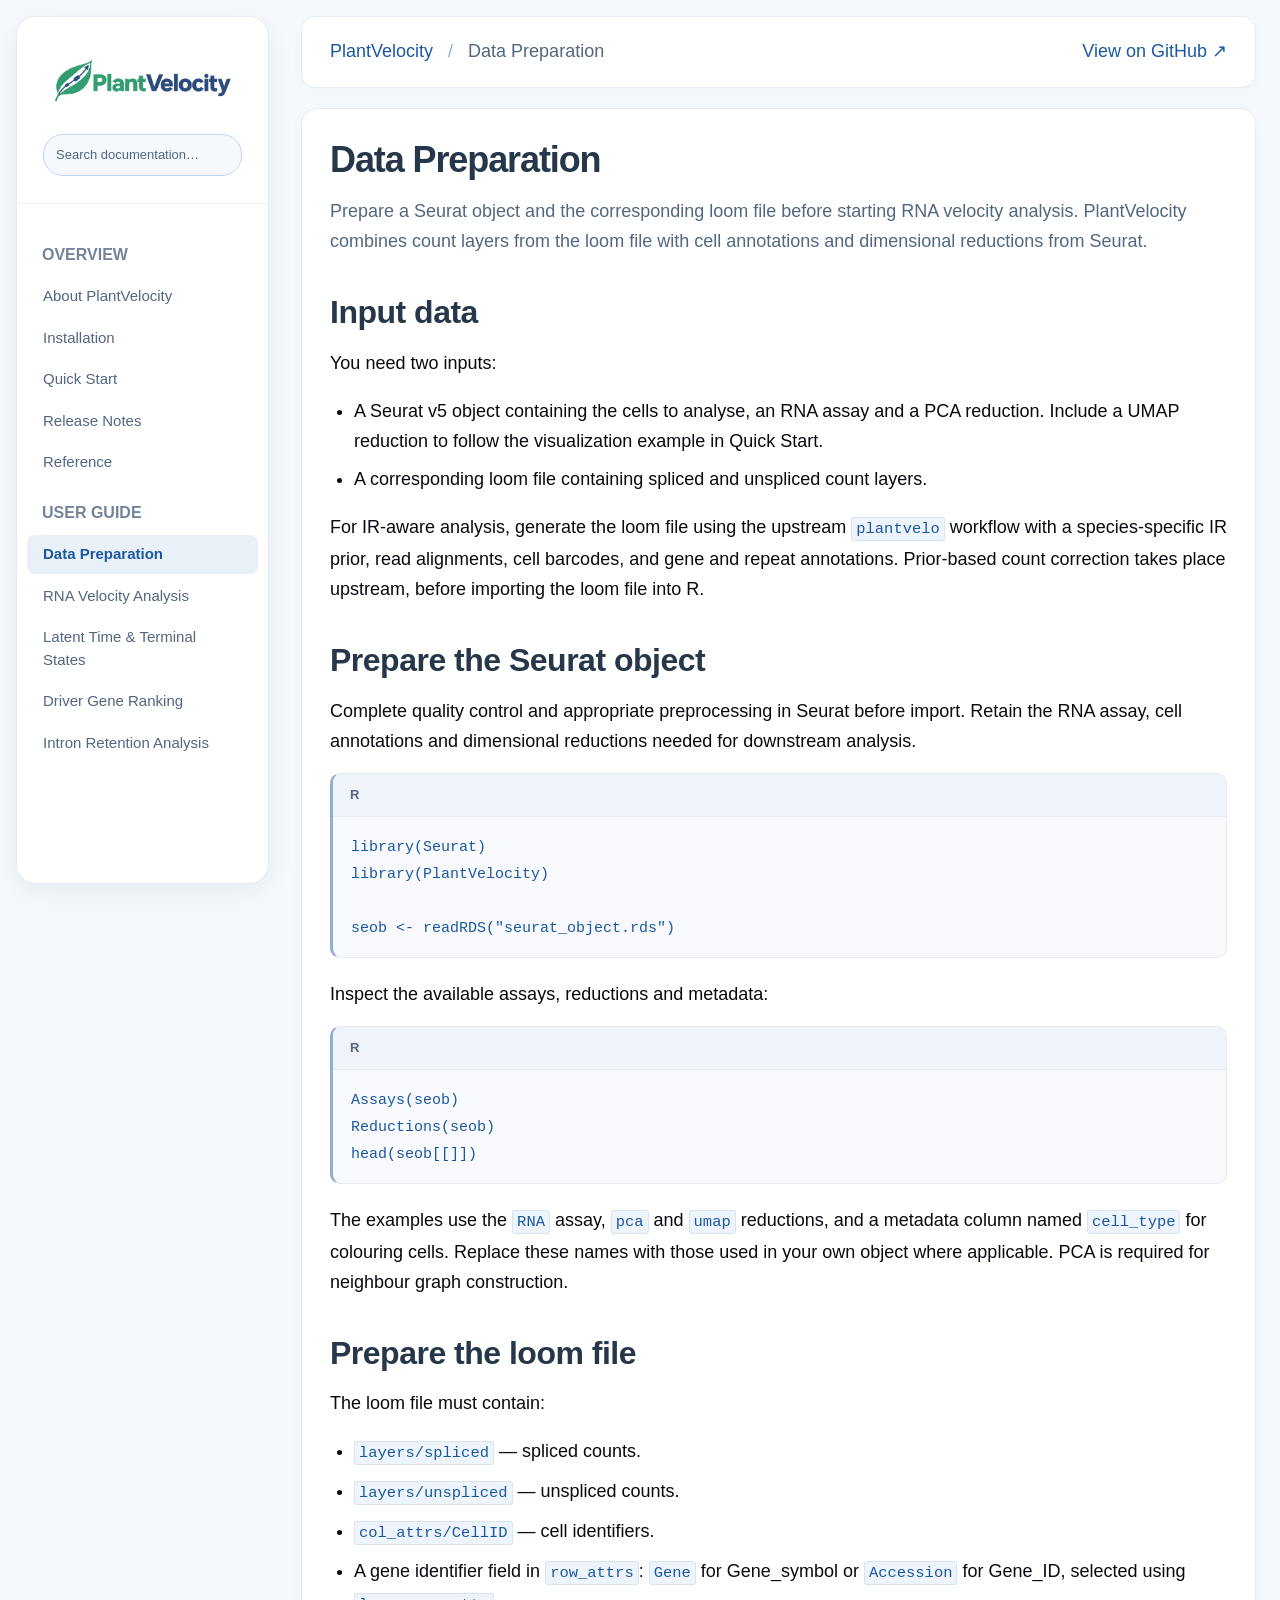
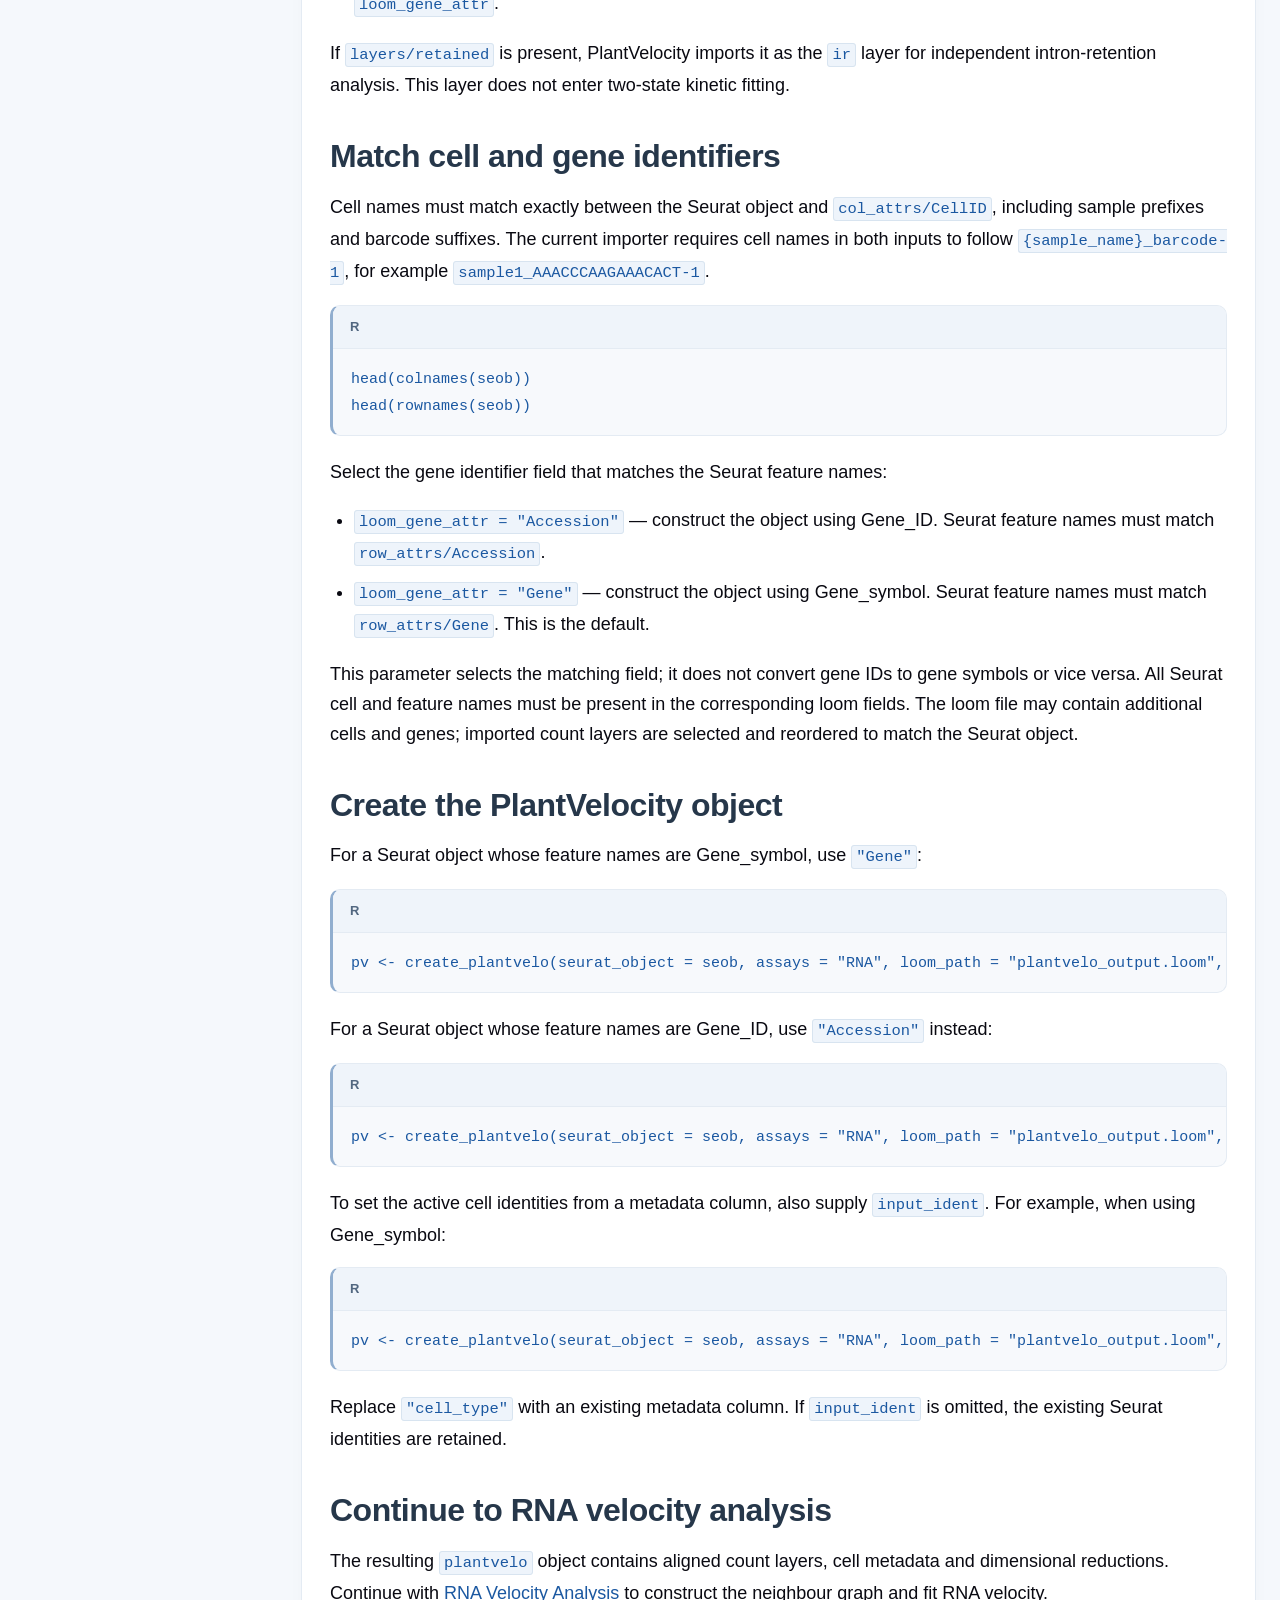
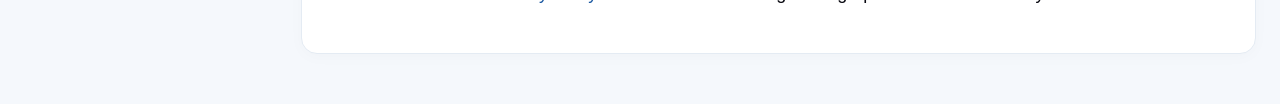
==== docs/data-preparation.html @ 2a9a4c6e "Release PlantVelocity v0.5.1" ====
<!doctype html>
<html lang="en">
<head>
  <meta charset="utf-8">
  <meta name="viewport" content="width=device-width, initial-scale=1">
  <meta name="description" content="Prepare a Seurat object and a matching loom file for PlantVelocity RNA velocity analysis.">
  <title>Data Preparation — PlantVelocity documentation</title>
  <link rel="stylesheet" href="style.css">
  <script src="navigation.js" defer></script>
</head>
<body>
  <a class="skip-link" href="#main">Skip to content</a>
  <aside class="sidebar" aria-label="Documentation navigation">
    <div class="brand">
      <a href="index.html"><img class="brand-logo" src="assets/logo.png" alt="PlantVelocity" width="2172" height="724"></a>
      <label class="sr-only" for="navigation-search">Search documentation pages</label>
      <input id="navigation-search" type="search" placeholder="Search documentation…" aria-controls="documentation-nav" autocomplete="off" hidden>
    </div>
    <nav id="documentation-nav" aria-label="Documentation">
      <div class="nav-group">
        <p class="nav-label">OVERVIEW</p>
        <a href="index.html">About PlantVelocity</a>
        <a href="installation.html">Installation</a>
        <a href="quick-start.html">Quick Start</a>
        <a href="release-notes.html">Release Notes</a>
        <a href="reference.html">Reference</a>
      </div>
      <div class="nav-group">
        <p class="nav-label">USER GUIDE</p>
        <a class="selected" aria-current="page" href="data-preparation.html">Data Preparation</a>
        <a href="rna-velocity-analysis.html">RNA Velocity Analysis</a>
        <a href="latent-time-terminal-states.html">Latent Time &amp; Terminal States</a>
        <a href="driver-gene-ranking.html">Driver Gene Ranking</a>
        <a href="intron-retention-analysis.html">Intron Retention Analysis</a>
      </div>
      <p class="search-status" role="status" aria-live="polite" hidden>No matching pages.</p>
    </nav>
  </aside>
  <div class="page">
    <header class="breadcrumbs"><span><a href="index.html">PlantVelocity</a><span aria-hidden="true"> / </span>Data Preparation</span><a class="source" href="https://github.com/PlantVelocityProject/PlantVelocity">View on GitHub ↗</a></header>
    <main id="main" tabindex="-1">
      <h1>Data Preparation</h1>
      <p class="lead">Prepare a Seurat object and the corresponding loom file before starting RNA velocity analysis. PlantVelocity combines count layers from the loom file with cell annotations and dimensional reductions from Seurat.</p>

      <section id="input-data">
        <h2>Input data<a class="anchor" href="#input-data" aria-label="Link to Input data">¶</a></h2>
        <p>You need two inputs:</p>
        <ul>
          <li>A Seurat v5 object containing the cells to analyse, an RNA assay and a PCA reduction. Include a UMAP reduction to follow the visualization example in Quick Start.</li>
          <li>A corresponding loom file containing spliced and unspliced count layers.</li>
        </ul>
        <p>For IR-aware analysis, generate the loom file using the upstream <code>plantvelo</code> workflow with a species-specific IR prior, read alignments, cell barcodes, and gene and repeat annotations. Prior-based count correction takes place upstream, before importing the loom file into R.</p>
      </section>

      <section id="prepare-seurat">
        <h2>Prepare the Seurat object<a class="anchor" href="#prepare-seurat" aria-label="Link to Prepare the Seurat object">¶</a></h2>
        <p>Complete quality control and appropriate preprocessing in Seurat before import. Retain the RNA assay, cell annotations and dimensional reductions needed for downstream analysis.</p>
        <div class="code-block"><span class="language">R</span><pre><code>library(Seurat)
library(PlantVelocity)

seob &lt;- readRDS("seurat_object.rds")</code></pre></div>
        <p>Inspect the available assays, reductions and metadata:</p>
        <div class="code-block"><span class="language">R</span><pre><code>Assays(seob)
Reductions(seob)
head(seob[[]])</code></pre></div>
        <p>The examples use the <code>RNA</code> assay, <code>pca</code> and <code>umap</code> reductions, and a metadata column named <code>cell_type</code> for colouring cells. Replace these names with those used in your own object where applicable. PCA is required for neighbour graph construction.</p>
      </section>

      <section id="prepare-loom">
        <h2>Prepare the loom file<a class="anchor" href="#prepare-loom" aria-label="Link to Prepare the loom file">¶</a></h2>
        <p>The loom file must contain:</p>
        <ul>
          <li><code>layers/spliced</code> — spliced counts.</li>
          <li><code>layers/unspliced</code> — unspliced counts.</li>
          <li><code>col_attrs/CellID</code> — cell identifiers.</li>
          <li>A gene identifier field in <code>row_attrs</code>: <code>Gene</code> for Gene_symbol or <code>Accession</code> for Gene_ID, selected using <code>loom_gene_attr</code>.</li>
        </ul>
        <p>If <code>layers/retained</code> is present, PlantVelocity imports it as the <code>ir</code> layer for independent intron-retention analysis. This layer does not enter two-state kinetic fitting.</p>
      </section>

      <section id="match-identifiers">
        <h2>Match cell and gene identifiers<a class="anchor" href="#match-identifiers" aria-label="Link to Match cell and gene identifiers">¶</a></h2>
        <p>Cell names must match exactly between the Seurat object and <code>col_attrs/CellID</code>, including sample prefixes and barcode suffixes. The current importer requires cell names in both inputs to follow <code>{sample_name}_barcode-1</code>, for example <code>sample1_AAACCCAAGAAACACT-1</code>.</p>
        <div class="code-block"><span class="language">R</span><pre><code>head(colnames(seob))
head(rownames(seob))</code></pre></div>
        <p>Select the gene identifier field that matches the Seurat feature names:</p>
        <ul>
          <li><code>loom_gene_attr = "Accession"</code> — construct the object using Gene_ID. Seurat feature names must match <code>row_attrs/Accession</code>.</li>
          <li><code>loom_gene_attr = "Gene"</code> — construct the object using Gene_symbol. Seurat feature names must match <code>row_attrs/Gene</code>. This is the default.</li>
        </ul>
        <p>This parameter selects the matching field; it does not convert gene IDs to gene symbols or vice versa. All Seurat cell and feature names must be present in the corresponding loom fields. The loom file may contain additional cells and genes; imported count layers are selected and reordered to match the Seurat object.</p>
      </section>

      <section id="create-object">
        <h2>Create the PlantVelocity object<a class="anchor" href="#create-object" aria-label="Link to Create the PlantVelocity object">¶</a></h2>
        <p>For a Seurat object whose feature names are Gene_symbol, use <code>"Gene"</code>:</p>
        <div class="code-block"><span class="language">R</span><pre><code>pv &lt;- create_plantvelo(seurat_object = seob, assays = "RNA", loom_path = "plantvelo_output.loom", loom_gene_attr = "Gene")</code></pre></div>
        <p>For a Seurat object whose feature names are Gene_ID, use <code>"Accession"</code> instead:</p>
        <div class="code-block"><span class="language">R</span><pre><code>pv &lt;- create_plantvelo(seurat_object = seob, assays = "RNA", loom_path = "plantvelo_output.loom", loom_gene_attr = "Accession")</code></pre></div>
        <p>To set the active cell identities from a metadata column, also supply <code>input_ident</code>. For example, when using Gene_symbol:</p>
        <div class="code-block"><span class="language">R</span><pre><code>pv &lt;- create_plantvelo(seurat_object = seob, assays = "RNA", loom_path = "plantvelo_output.loom", loom_gene_attr = "Gene", input_ident = "cell_type")</code></pre></div>
        <p>Replace <code>"cell_type"</code> with an existing metadata column. If <code>input_ident</code> is omitted, the existing Seurat identities are retained.</p>
      </section>

      <section id="continue-analysis">
        <h2>Continue to RNA velocity analysis<a class="anchor" href="#continue-analysis" aria-label="Link to Continue to RNA velocity analysis">¶</a></h2>
        <p>The resulting <code>plantvelo</code> object contains aligned count layers, cell metadata and dimensional reductions. Continue with <a href="rna-velocity-analysis.html">RNA Velocity Analysis</a> to construct the neighbour graph and fit RNA velocity.</p>
      </section>
    </main>
  </div>
</body>
</html>
---- docs/style.css ----
:root { color-scheme: light; --green: #26735d; --ink: #343b3e; --muted: #63716d; --line: #e1e7e4; }
* { box-sizing: border-box; }
[hidden] { display: none !important; }
.sr-only { position: absolute; width: 1px; height: 1px; padding: 0; margin: -1px; overflow: hidden; clip-path: inset(50%); white-space: nowrap; border: 0; }
html { scroll-behavior: smooth; scroll-padding-top: 24px; }
body { margin: 0; color: var(--ink); background: #f5f7f6; font: 16px/1.65 -apple-system, BlinkMacSystemFont, "Segoe UI", Arial, sans-serif; }
a { color: var(--green); text-decoration: none; }
a:hover { text-decoration: underline; }
a:focus-visible { outline: 3px solid #d49c36; outline-offset: 4px; }
.skip-link { position: fixed; top: -100px; left: 12px; z-index: 10; padding: 10px 20px; background: white; }
.skip-link:focus { top: 12px; }
.sidebar { width: 285px; position: fixed; inset: 0 auto 0 0; overflow-y: auto; background: #283431; color: #d4dfda; }
.brand { padding: 31px 26px 27px; background: var(--green); }
.brand a { display: block; color: white; font-size: 25px; font-weight: 700; letter-spacing: -.8px; }
#navigation-search { width: 100%; min-width: 0; margin-top: 20px; padding: 9px 12px; border: 1px solid #dce5df; border-radius: 20px; background: white; color: var(--ink); font: inherit; font-size: 13px; }
#navigation-search:focus-visible { outline: 3px solid #d49c36; outline-offset: 3px; }
.search-status { padding: 0 26px; font-size: 14px; }
nav { padding: 20px 0; }
.nav-label { color: #94b8a8; padding: 0 25px; font-size: 16px; font-weight: 700; letter-spacing: 0; margin: 18px 0 9px; }
nav a { display: block; padding: 8px 26px; color: #d9e2de; font-size: 15px; line-height: 1.5; }
nav a:hover { background: #35463f; text-decoration: none; }
nav a.selected { background: #eaf0ed; color: #254c3d; font-weight: 650; border-left: 4px solid #80b99b; padding-left: 22px; }
.sections { background: #22302b; padding: 8px 0; }
.sections a { padding-left: 39px; font-size: 15px; }
.sidebar-footer { margin: 22px 25px; padding-top: 18px; border-top: 1px solid #46564e; color: #a7bbb0; font-size: 12px; line-height: 1.9; }
.page { margin-left: 285px; max-width: 1040px; min-height: 100vh; background: white; padding: 0 62px; }
.breadcrumbs { display: flex; flex-wrap: wrap; justify-content: space-between; gap: 16px; padding: 26px 0 23px; font-size: 18px; border-bottom: 1px solid var(--line); color: var(--muted); }
.breadcrumbs span span { padding: 0 10px; color: #a2aaa6; }
.source { white-space: nowrap; font-size: 18px; align-self: center; }
main { padding-top: 27px; font-size: 18px; line-height: 30px; }
h1, h2, h3 { color: #273e33; line-height: 1.3; }
h1 { margin: 0 0 13px; font-size: 36px; letter-spacing: -1.1px; font-weight: 700; }
h2 { margin: 36px 0 14px; font-size: 32px; letter-spacing: -.5px; font-weight: 650; }
h3 { margin: 25px 0 9px; font-size: 18px; font-weight: 650; }
p { margin: 12px 0 17px; }
.lead { color: var(--muted); font-size: 18px; }
.anchor { margin-left: 9px; color: #729b88; opacity: 0; font-size: .7em; }
h1:hover .anchor, h2:hover .anchor, .anchor:focus-visible { opacity: 1; }
code { font-family: Consolas, "Liberation Mono", monospace; font-size: .86em; background: #f1f5f2; color: #28563e; border: 1px solid #e6ece8; padding: 2px 4px; border-radius: 3px; overflow-wrap: anywhere; }
.code-block { position: relative; margin: 17px 0 21px; border: 1px solid #dce5df; border-left: 3px solid #79a78d; background: #f5f8f6; border-radius: 3px; }
.language { display: block; padding: 6px 17px; border-bottom: 1px solid #e3eae6; font-size: 13px; font-weight: 650; letter-spacing: .7px; color: #5a7667; }
pre { margin: 0; padding: 16px 18px; overflow-x: auto; line-height: 1.5; }
pre code { font-size: 15px; border: 0; padding: 0; background: none; overflow-wrap: normal; }
.note { background: #eef6f1; border: 1px solid #cfdfd5; border-radius: 3px; margin: 21px 0; }
.note > strong { display: block; padding: 8px 17px; background: #dcece1; color: #2c563c; font-size: 18px; }
.note p { margin: 0; padding: 13px 17px; font-size: 18px; }
ul { padding-left: 24px; }
.about-workflow { padding-left: 28px; }
.about-workflow li { margin: 18px 0; padding-left: 6px; }
.about-workflow li::marker { color: var(--green); font-weight: 700; }
li { margin: 8px 0; }
.references { list-style: none; counter-reset: reference; margin: 25px 0 40px; padding: 0; }
.references li { counter-increment: reference; position: relative; margin: 0 0 12px; padding-left: 42px; }
.references li::before { content: "[" counter(reference) "]"; position: absolute; left: 0; color: var(--muted); }
  .velocity-figure { margin: 24px 0 30px; }
  .velocity-figure img { display: block; width: auto; max-width: 85%; height: auto; margin: 0 auto; }
  .velocity-figure figcaption { margin-top: 12px; color: var(--muted); font-size: 18px; line-height: 30px; }
  .table-scroll { overflow-x: auto; }
table { width: 100%; border-collapse: collapse; font-size: 18px; margin: 5px 0 18px; }
caption { text-align: left; color: var(--muted); font-size: 12px; margin-bottom: 10px; }
th, td { text-align: left; padding: 11px 13px; border: 1px solid var(--line); }
th { background: #edf3ef; font-weight: 650; }
tbody tr:nth-child(even) { background: #fafcfb; }
footer { margin-top: 45px; padding: 22px 0 35px; border-top: 1px solid var(--line); font-size: 12px; color: var(--muted); line-height: 1.9; }
@media (min-width: 1600px) { .page { margin-left: 305px; } .sidebar { width: 305px; } }
@media (max-width: 1050px) { .sidebar { width: 245px; } .page { margin-left: 245px; padding: 0 35px; } .brand { padding-left: 23px; } .brand a { font-size: 25px; } }
@media (max-width: 720px) {
  .sidebar { position: static; width: 100%; }
  .brand { padding: 20px 24px; }
  nav { padding: 0 0 12px; }
  .sidebar-footer { display: none; }
  .nav-group { display: flex; flex-wrap: wrap; padding: 0 15px; }
  .nav-label { width: 100%; padding: 0 9px; }
  .nav-group a { padding: 7px 9px; font-size: 15px; }
  nav a.selected { padding: 9px 24px; border: 0; }
  .sections { display: flex; flex-wrap: wrap; padding: 8px 15px; }
  .sections a { padding: 5px 9px; }
  .page { margin-left: 0; padding: 0 24px; }
  .breadcrumbs { padding: 19px 0; font-size: 18px; }
  .source { display: none; }
  pre { padding: 13px; }
}
@media (prefers-reduced-motion: reduce) { html { scroll-behavior: auto; } }
/* Shared blue-grey theme and floating documentation panels. */
:root { --green: #1b58a1; --ink: #090911; --muted: #526780; --line: #d8e4f0; }
body { background: #f5f8fc; }
.sidebar { inset: 16px auto 16px 16px; width: 253px; border: 1px solid #e4ebf3; border-radius: 20px; box-shadow: 0 8px 28px rgba(9, 9, 17, 0.06); background: #fff; color: #526780; }
.brand { background: #fff; border-bottom: 1px solid #edf1f6; }
.brand a { color: #1b58a1; }
.brand-logo { display: block; width: 100%; max-width: 240px; height: auto; margin: 0 auto; }
#navigation-search { background: #f5f8fc; border-color: #bcd7f5; color: #090911; }
#navigation-search::placeholder { color: #526780; }
a:focus-visible, #navigation-search:focus-visible { outline-color: #91aecf; }
.nav-label { color: #738399; }
nav a { color: #526780; margin: 3px 10px; padding-left: 16px; padding-right: 16px; border-radius: 8px; }
nav a:hover { background: #f3f6fa; color: #1b58a1; }
nav a.selected { background: #eaf0f8; color: #1b58a1; border-left: 0; padding-left: 16px; }
.sections { background: #eff4fa; }
.sidebar-footer { border-color: #d8e4f0; color: #526780; }
.breadcrumbs span span { color: #91aecf; }
h1, h2, h3 { color: #26374a; }
.anchor { color: #1b58a1; }
code { color: #1b58a1; background: #eef4fb; border-color: #d8e4f0; }
.code-block { background: #f7f9fc; border-color: #e4ebf3; border-left-color: #91aecf; border-radius: 10px; overflow: hidden; }
.language { background: #eff4fa; color: #526780; border-bottom-color: #e4ebf3; }
pre code { background: none; border: 0; }
.note { background: #f3f7fc; border-color: #bcd7f5; }
.note > strong { background: #d8e4f0; color: #1b58a1; }
th { background: #d8e4f0; }
tbody tr:nth-child(even) { background: #f3f7fc; }
.page { background: transparent; padding: 16px 24px 32px 16px; }
.breadcrumbs { background: #fff; border: 1px solid #e4ebf3; border-radius: 14px; padding: 20px 28px; box-shadow: 0 3px 14px rgba(9, 9, 17, 0.025); }
main { margin-top: 20px; padding: 28px; background: #fff; border: 1px solid #e4ebf3; border-radius: 16px; box-shadow: 0 3px 16px rgba(9, 9, 17, 0.025); }
main > section { margin: 0; padding: 0; }
.velocity-figure figcaption { color: #738399; }
@media (min-width: 1600px) { .sidebar { width: 273px; } }
@media (min-width: 721px) and (max-width: 1050px) { .sidebar { width: 213px; } .page { padding-left: 16px; padding-right: 16px; } }
@media (max-width: 720px) { .sidebar { width: auto; margin: 16px; } .page { padding: 0 16px 24px; } .breadcrumbs { padding: 18px 20px; } main { padding: 22px 20px; } nav a.selected { padding: 7px 9px; } }
@media print { .sidebar, .breadcrumbs, .skip-link, .anchor { display: none; } .page { margin: 0; max-width: none; padding: 0; } main { margin: 0; padding: 0; border: 0; border-radius: 0; box-shadow: none; } body { font-size: 11pt; background: white; } pre { white-space: pre-wrap; } section { break-inside: auto; } }
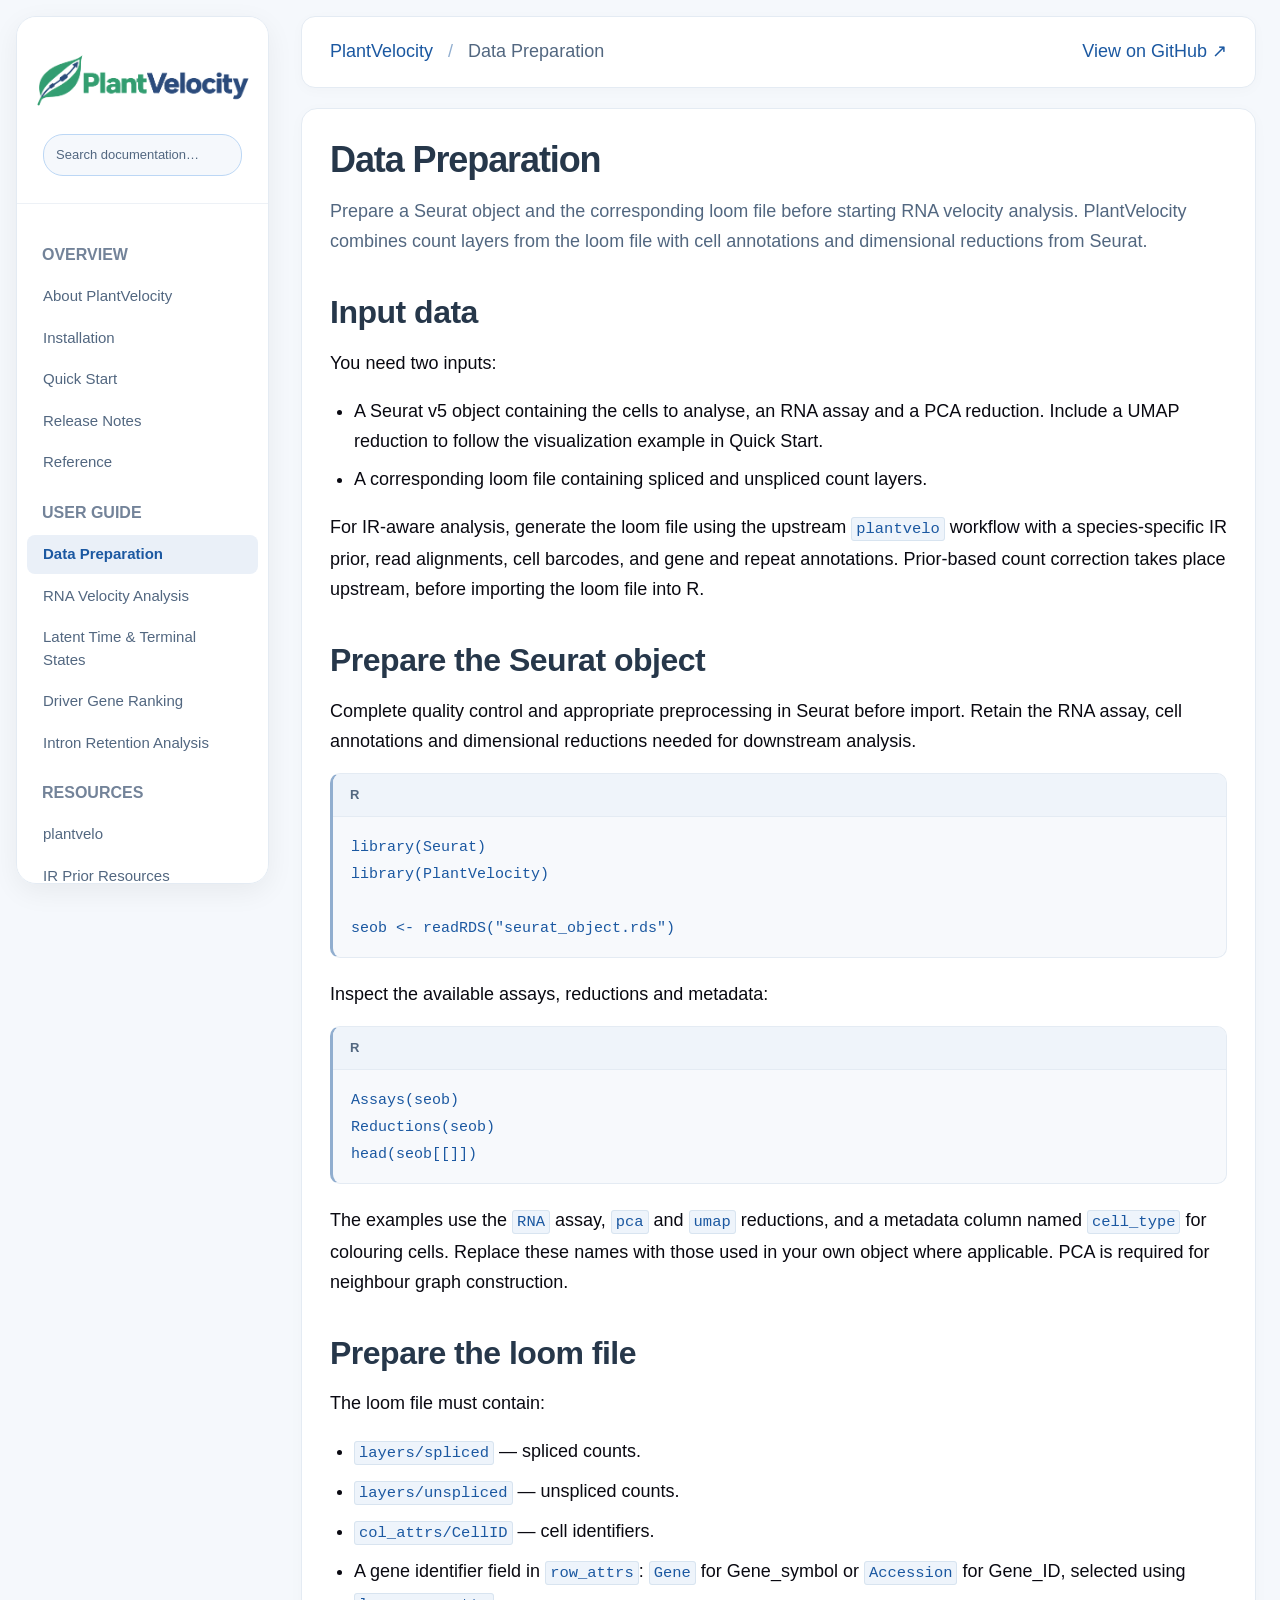
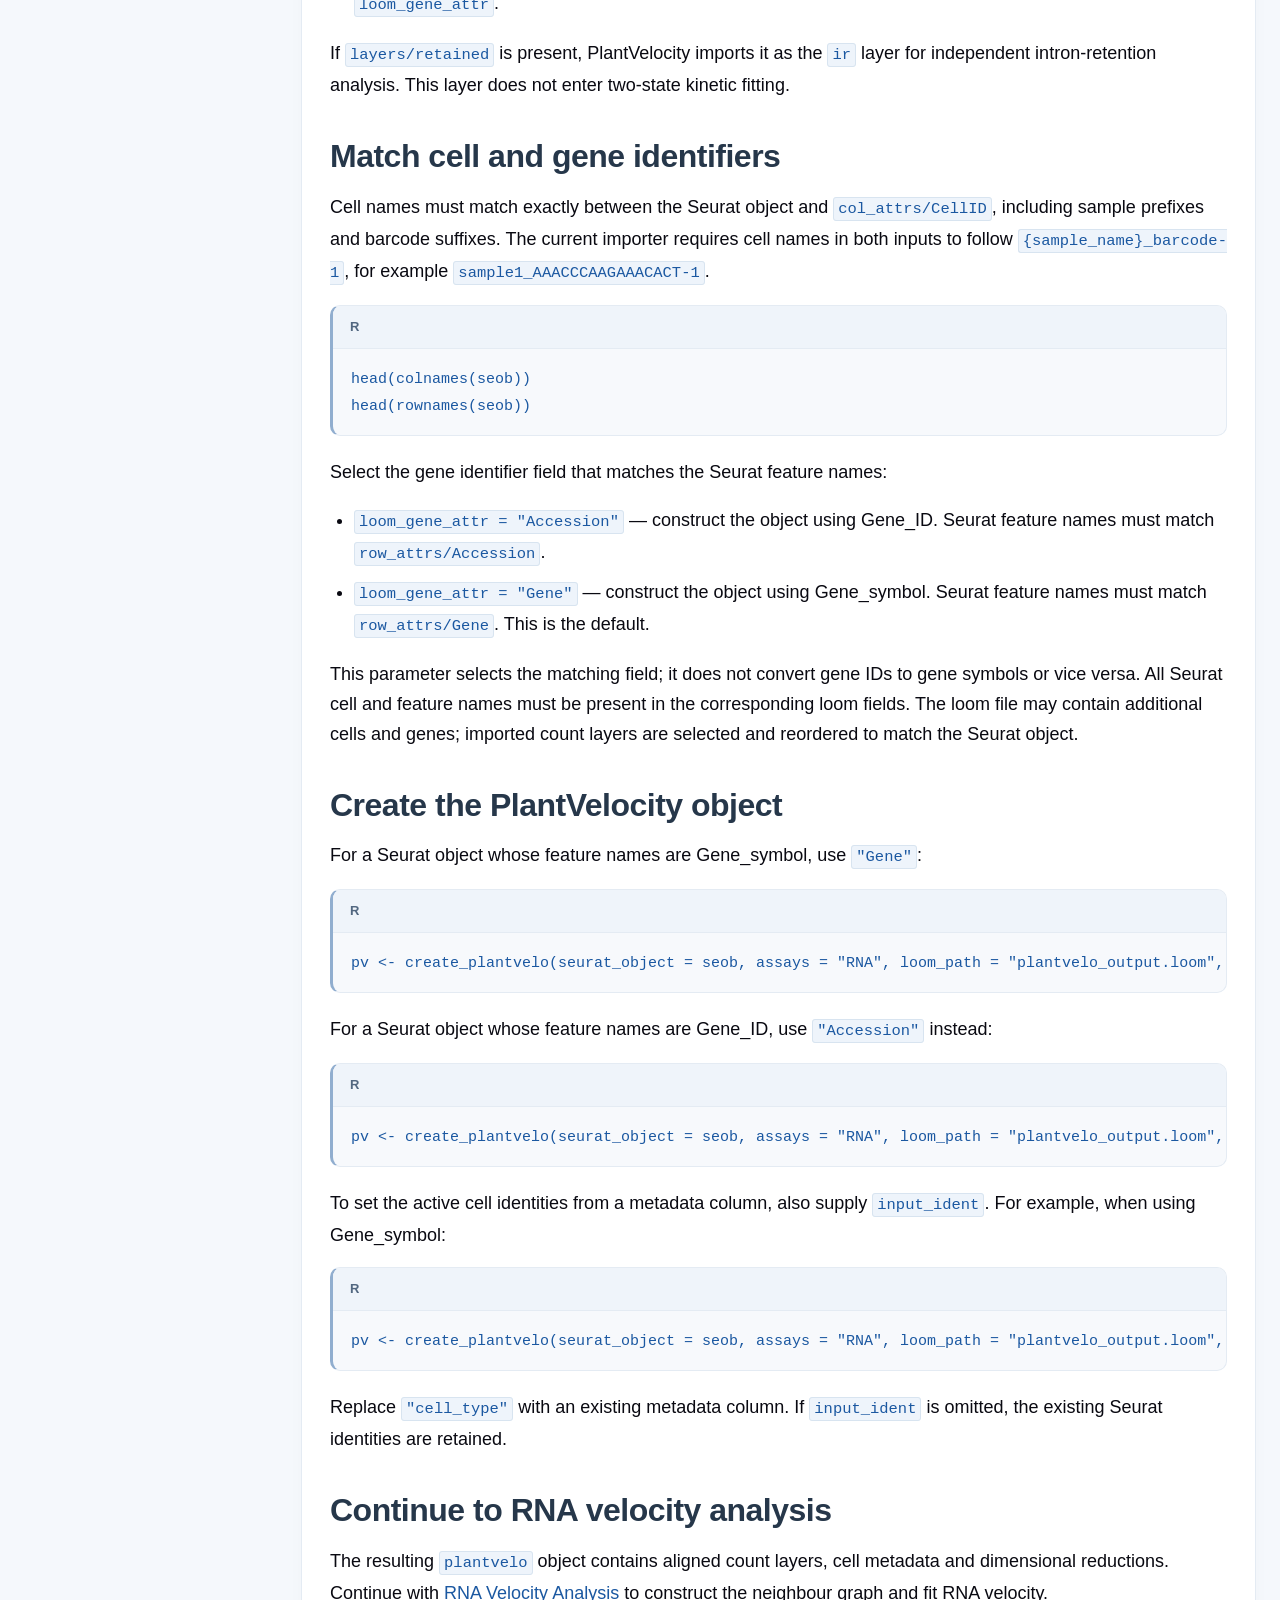
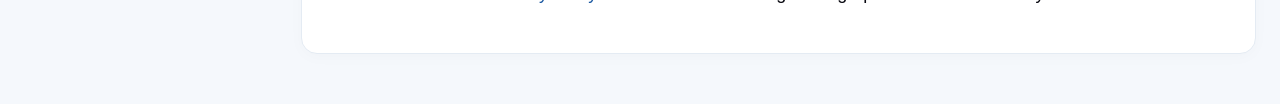
==== commit 2b28d399: "docs update" ====
--- a/docs/data-preparation.html
+++ b/docs/data-preparation.html
@@ -32,6 +32,11 @@
         <a href="latent-time-terminal-states.html">Latent Time &amp; Terminal States</a>
         <a href="driver-gene-ranking.html">Driver Gene Ranking</a>
         <a href="intron-retention-analysis.html">Intron Retention Analysis</a>
+      </div>
+      <div class="nav-group">
+        <p class="nav-label">RESOURCES</p>
+        <a href="plantvelo.html">plantvelo</a>
+        <a href="ir-prior-resources.html">IR Prior Resources</a>
       </div>
       <p class="search-status" role="status" aria-live="polite" hidden>No matching pages.</p>
     </nav>
--- a/docs/style.css
+++ b/docs/style.css
@@ -1,5 +1,22 @@
 :root { color-scheme: light; --green: #26735d; --ink: #343b3e; --muted: #63716d; --line: #e1e7e4; }
 * { box-sizing: border-box; }
+.prior-grid { display: grid; grid-template-columns: repeat(6, minmax(0, 1fr)); gap: 20px; margin: 28px 0; }
+.prior-card { grid-column: span 2; min-width: 0; display: flex; flex-direction: column; text-align: center; padding: 16px; border: 1px solid #e4ebf3; border-radius: 14px; background: #fff; }
+.prior-card:nth-child(4) { grid-column: 2 / span 2; }
+.prior-image { display: block; border-radius: 8px; }
+.prior-image img { display: block; width: 100%; height: 180px; object-fit: contain; }
+.prior-card h3 { margin: 12px 0 14px; font-size: 18px; font-weight: 700; }
+.prior-assembly { margin: 0 0 14px; font-size: 15px; line-height: 21px; overflow-wrap: anywhere; color: #526780; }
+.prior-card dl { margin: auto 0 16px; font-size: 15px; line-height: 22px; }
+.prior-card dl div { display: flex; justify-content: space-between; gap: 8px; text-align: left; }
+.prior-card dd { margin: 0; font-weight: 650; color: #1b58a1; }
+.prior-download { display: block; padding: 10px 8px; border-radius: 8px; background: #1b58a1; color: #fff; font-size: 16px; line-height: 22px; }
+.prior-download:hover { background: #174b89; text-decoration: none; }
+.prior-references { font-size: 14px; line-height: 23px; }
+.prior-references caption { font-size: 18px; line-height: 30px; }
+.prior-references th, .prior-references td { overflow-wrap: anywhere; }
+@media (max-width: 1100px) { .prior-grid { grid-template-columns: repeat(2, minmax(0, 1fr)); } .prior-card, .prior-card:nth-child(4) { grid-column: auto; } }
+@media (max-width: 560px) { .prior-grid { grid-template-columns: minmax(0, 1fr); } .prior-image img { height: 220px; } }
 [hidden] { display: none !important; }
 .sr-only { position: absolute; width: 1px; height: 1px; padding: 0; margin: -1px; overflow: hidden; clip-path: inset(50%); white-space: nowrap; border: 0; }
 html { scroll-behavior: smooth; scroll-padding-top: 24px; }
@@ -87,7 +104,7 @@
 .sidebar { inset: 16px auto 16px 16px; width: 253px; border: 1px solid #e4ebf3; border-radius: 20px; box-shadow: 0 8px 28px rgba(9, 9, 17, 0.06); background: #fff; color: #526780; }
 .brand { background: #fff; border-bottom: 1px solid #edf1f6; }
 .brand a { color: #1b58a1; }
-.brand-logo { display: block; width: 100%; max-width: 240px; height: auto; margin: 0 auto; }
+.brand-logo { display: block; width: 100%; max-width: 240px; height: auto; margin: 0 auto; transform: scale(1.2); transform-origin: center; }
 #navigation-search { background: #f5f8fc; border-color: #bcd7f5; color: #090911; }
 #navigation-search::placeholder { color: #526780; }
 a:focus-visible, #navigation-search:focus-visible { outline-color: #91aecf; }
